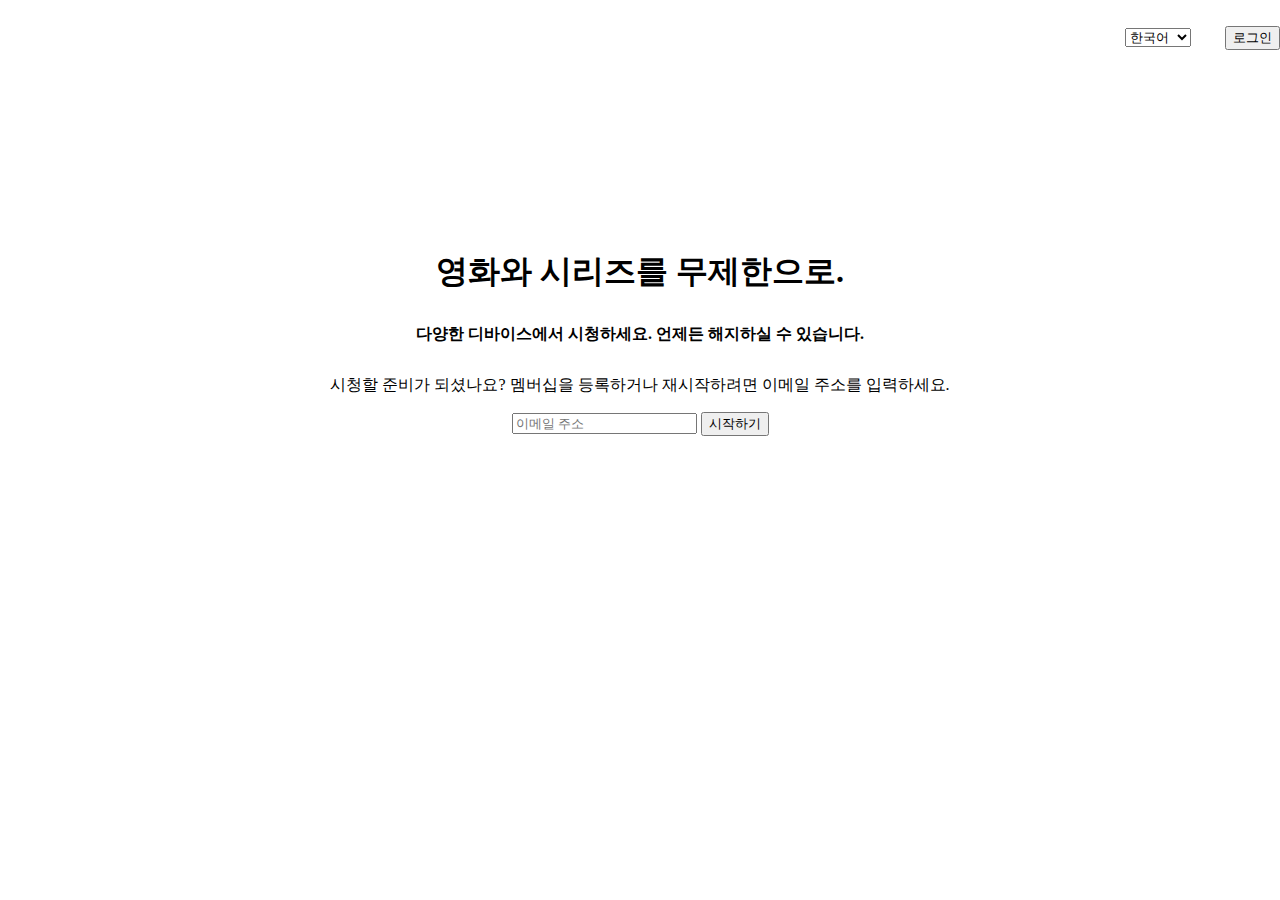
==== index.html @ d71822a8 "first commit" ====
<!doctype html>
<html lang="en">

<head>

    <meta charset="utf-8">
    <meta name="viewport" content="width=device-width, initial-scale=1">



    <link href="https://cdn.jsdelivr.net/npm/bootstrap@5.1.3/dist/css/bootstrap.min.css" rel="stylesheet"
        integrity="sha384-1BmE4kWBq78iYhFldvKuhfTAU6auU8tT94WrHftjDbrCEXSU1oBoqyl2QvZ6jIW3" crossorigin="anonymous">

    <link href="main.css" rel="stylesheet">

    <title>NetFlix designed by Yiju</title>
</head>

<body>
    <div class="container">
        <div class="nav-menu">
            <select name="lang" id="lang">
                <option value=""><i class="bi bi-globe"></i>한국어</option>
                <option value="">English</option>
            </select>
            <button class="btn btn-danger" style="margin-left: 30px;">로그인</button>
        </div>
        <div style="clear: both;"></div>
        <div class="main-1">
            <h1 style="font-weight:bold">영화와 시리즈를 무제한으로.</h1>
            <h4>다양한 디바이스에서 시청하세요. 언제든 해지하실 수 있습니다.</h4>
            <p>시청할 준비가 되셨나요? 멤버십을 등록하거나 재시작하려면 이메일 주소를 입력하세요.</p>
            <form action="submit">
                <div class="input-group m-4 w-50 ms-auto me-auto">
                    <input type="text" class="form-control p-3" placeholder="이메일 주소" aria-label="Recipient's username"
                        aria-describedby="button-addon2">
                    <button class="btn btn-outline-secondary w-25" type="button" id="button-addon2">시작하기</button>
                </div>
            </form>
        </div>



















    </div>













    <script src="https://code.jquery.com/jquery-3.6.0.min.js"
        integrity="sha256-/xUj+3OJU5yExlq6GSYGSHk7tPXikynS7ogEvDej/m4=" crossorigin="anonymous"></script>

    <script src="main.js"></script>

    <script src="https://cdn.jsdelivr.net/npm/bootstrap@5.1.3/dist/js/bootstrap.bundle.min.js"
        integrity="sha384-ka7Sk0Gln4gmtz2MlQnikT1wXgYsOg+OMhuP+IlRH9sENBO0LRn5q+8nbTov4+1p" crossorigin="anonymous">
    </script>
    <link rel="stylesheet" href="https://cdn.jsdelivr.net/npm/bootstrap-icons@1.8.1/font/bootstrap-icons.css">
</body>

</html>
---- main.css ----
body {
    margin: 0;
}
div {
    box-sizing: border-box;
}
h1,h4 {
    margin: 30px;
}
.nav-menu {
    float: right;
    margin-top: 26px;
}
.main-1 {
    width: 100%;
    margin-top: 200px;
    margin-left: auto;
    margin-right: auto;
    text-align: center;
}
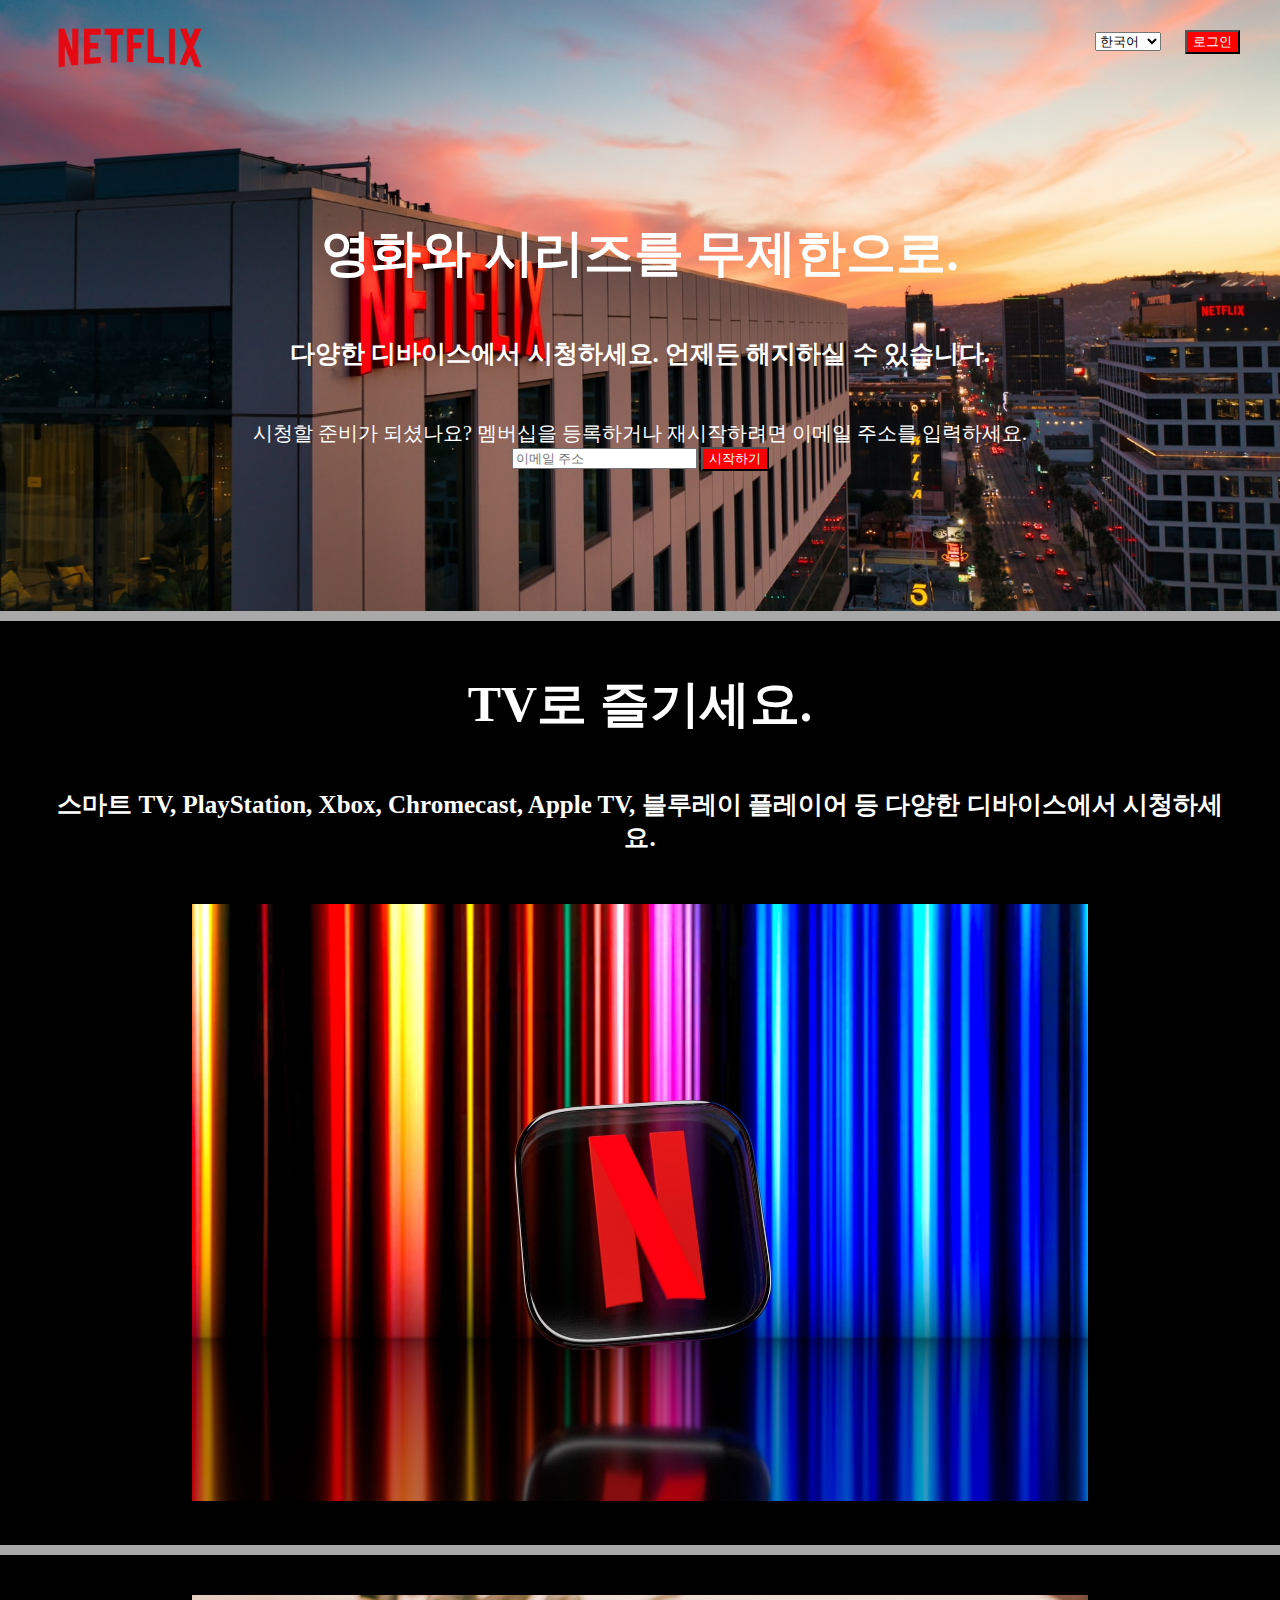
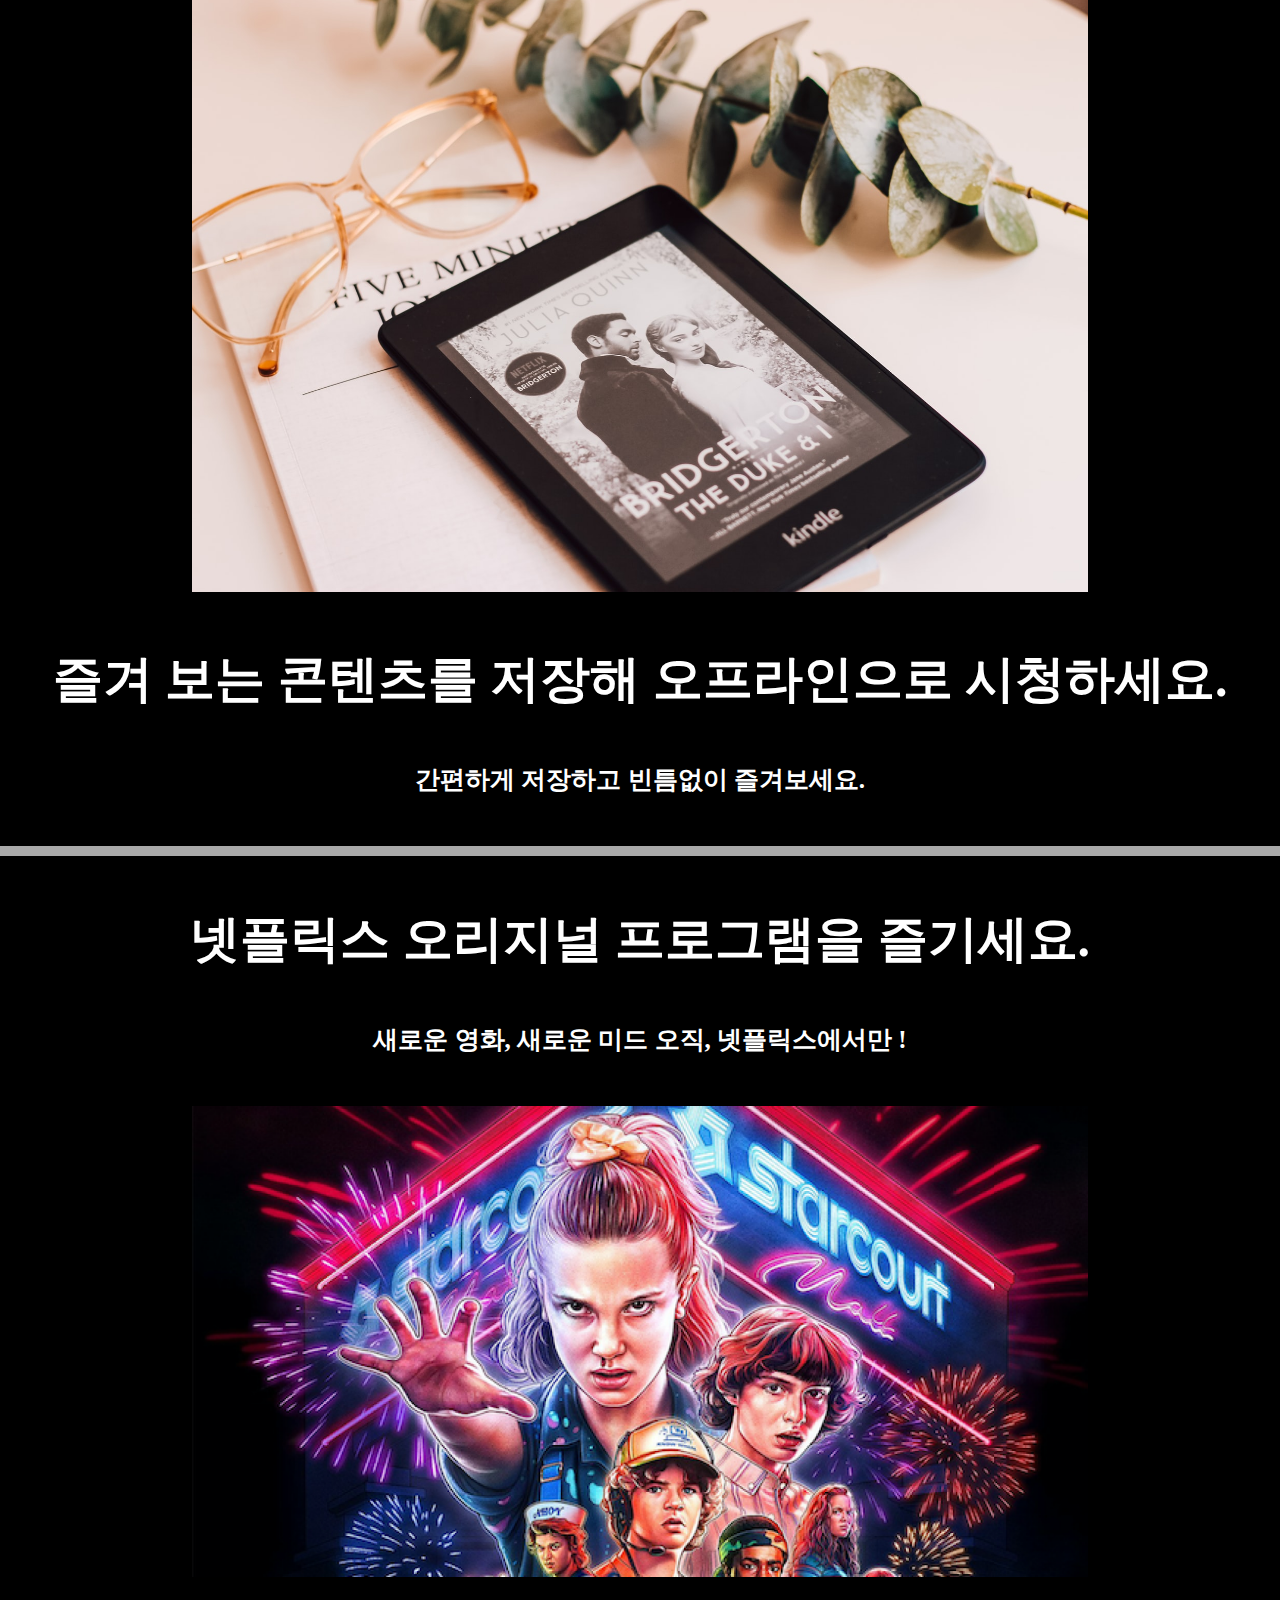
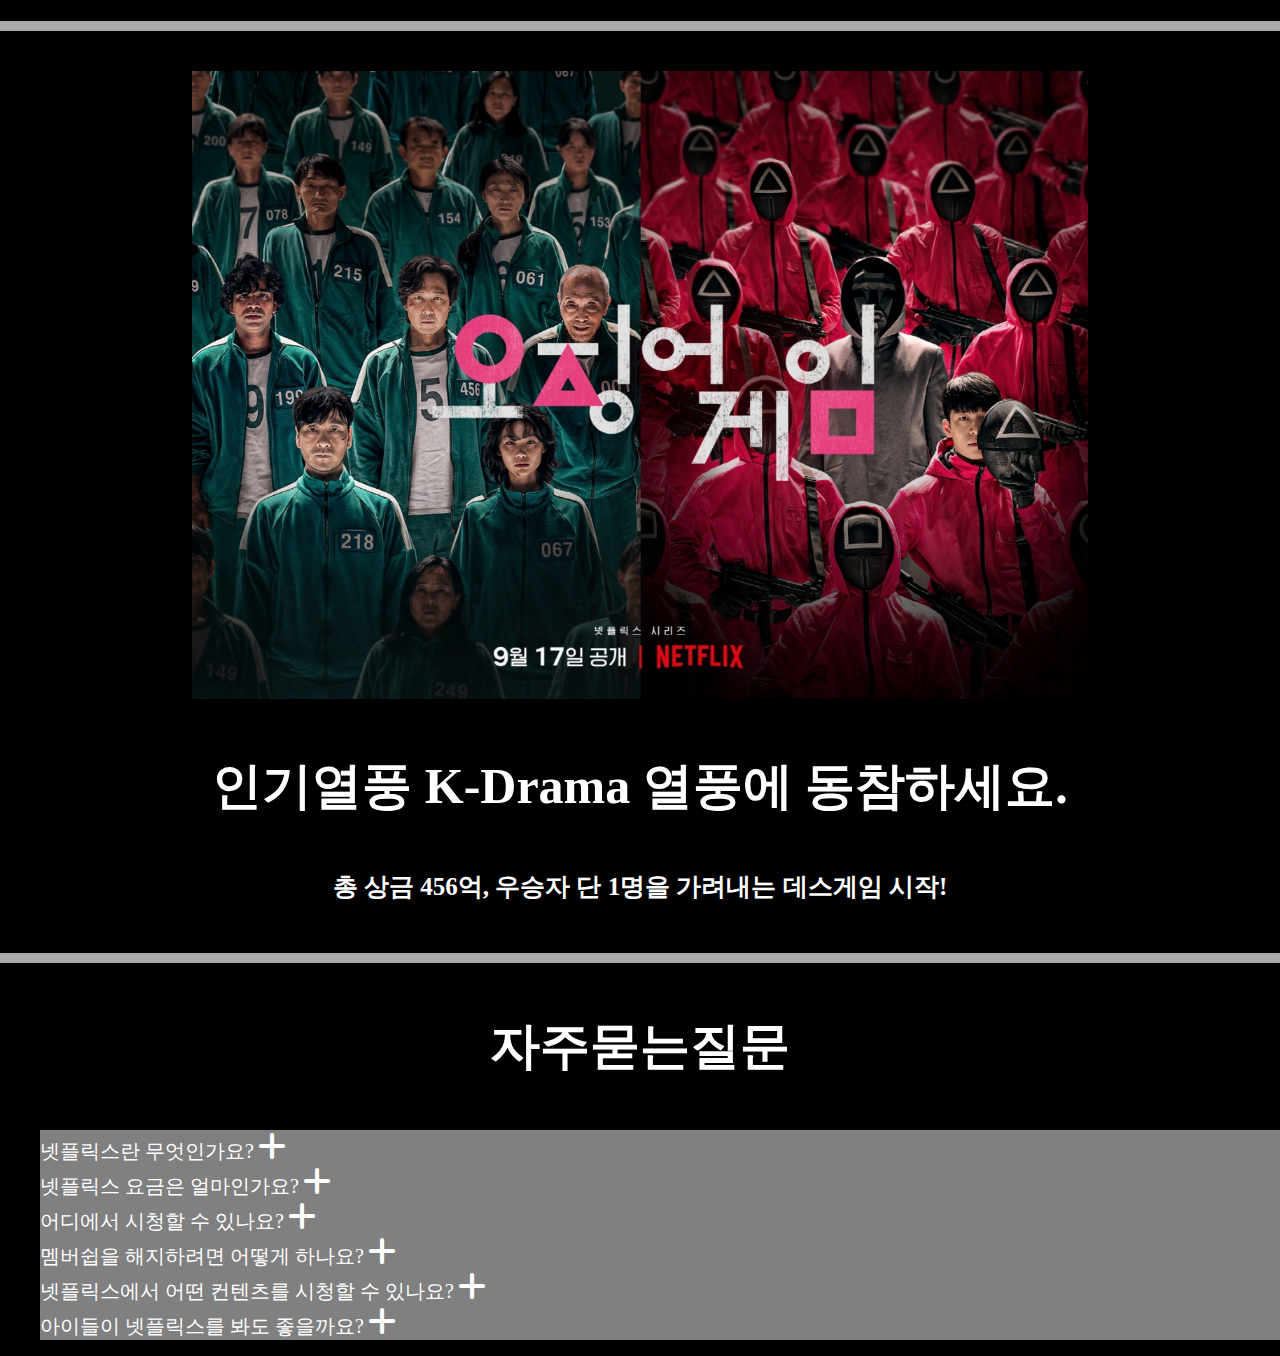
==== commit d633e28a: "first commit" ====
--- a/index.html
+++ b/index.html
@@ -5,59 +5,111 @@
 
     <meta charset="utf-8">
     <meta name="viewport" content="width=device-width, initial-scale=1">
-
-
-
+    <link rel="stylesheet" href="https://cdnjs.cloudflare.com/ajax/libs/font-awesome/6.0.0/css/all.min.css" integrity="sha512-9usAa10IRO0HhonpyAIVpjrylPvoDwiPUiKdWk5t3PyolY1cOd4DSE0Ga+ri4AuTroPR5aQvXU9xC6qOPnzFeg==" crossorigin="anonymous" referrerpolicy="no-referrer" />
     <link href="https://cdn.jsdelivr.net/npm/bootstrap@5.1.3/dist/css/bootstrap.min.css" rel="stylesheet"
         integrity="sha384-1BmE4kWBq78iYhFldvKuhfTAU6auU8tT94WrHftjDbrCEXSU1oBoqyl2QvZ6jIW3" crossorigin="anonymous">
-
     <link href="main.css" rel="stylesheet">
 
     <title>NetFlix designed by Yiju</title>
 </head>
 
 <body>
-    <div class="container">
+    <div class="container1">
+        <div class="nav">
+            <img src="img/logo.png" width="15%">
+        </div>
         <div class="nav-menu">
             <select name="lang" id="lang">
                 <option value=""><i class="bi bi-globe"></i>한국어</option>
                 <option value="">English</option>
             </select>
-            <button class="btn btn-danger" style="margin-left: 30px;">로그인</button>
+            <button class="btn red" style="margin-left: 20px;">로그인</button>
         </div>
         <div style="clear: both;"></div>
+
         <div class="main-1">
-            <h1 style="font-weight:bold">영화와 시리즈를 무제한으로.</h1>
+            <h1>영화와 시리즈를 무제한으로.</h1>
             <h4>다양한 디바이스에서 시청하세요. 언제든 해지하실 수 있습니다.</h4>
             <p>시청할 준비가 되셨나요? 멤버십을 등록하거나 재시작하려면 이메일 주소를 입력하세요.</p>
             <form action="submit">
                 <div class="input-group m-4 w-50 ms-auto me-auto">
                     <input type="text" class="form-control p-3" placeholder="이메일 주소" aria-label="Recipient's username"
                         aria-describedby="button-addon2">
-                    <button class="btn btn-outline-secondary w-25" type="button" id="button-addon2">시작하기</button>
+                    <button class="btn btn-outline-secondary w-25 red" type="button" id="button-addon2">시작하기</button>
                 </div>
             </form>
         </div>
-
-
-
-
-
-
-
-
-
-
-
-
-
-
-
-
-
-
-
     </div>
+    <div style="width: 100%; height: 10px; background-color: darkgray;"></div>
+    <div class="container2">
+        <div class="row">
+            <div class="col-6">
+                <h1>TV로 즐기세요.</h1>
+                <h4>스마트 TV, PlayStation, Xbox, Chromecast, Apple TV, 블루레이 플레이어 등 다양한 디바이스에서 시청하세요.</h4>
+            </div>
+            <div class="col-6">
+                <img src="img/netflix2.jpg" width="70%">
+            </div>
+        </div>
+    </div>
+    <div style="width: 100%; height: 10px; background-color: darkgray;"></div>
+    <div class="container2">
+        <div class="row">
+            <div class="col-6">
+                <img src="img/netflix4.jpeg" width="70%">
+            </div>
+            <div class="col-6">
+                <h1>즐겨 보는 콘텐츠를 저장해 오프라인으로 시청하세요.</h1>
+                <h4>간편하게 저장하고 빈틈없이 즐겨보세요.</h4>
+            </div>
+        </div>
+    </div>
+    <div style="width: 100%; height: 10px; background-color: darkgray;"></div>
+    <div class="container2">
+        <div class="row">
+            <div class="col-6">
+                <h1>넷플릭스 오리지널 프로그램을 즐기세요.</h1>
+                <h4>새로운 영화, 새로운 미드 오직, 넷플릭스에서만 !</h4>
+            </div>
+            <div class="col-6">
+                <img src="img/netflix5.png" width="70%">
+            </div>
+        </div>
+    </div>
+    <div style="width: 100%; height: 10px; background-color: darkgray;"></div>
+    <div class="container2">
+        <div class="row">
+            <div class="col-6">
+                <img src="img/netflix6.jpeg" width="70%">
+            </div>
+            <div class="col-6">
+                <h1>인기열풍 K-Drama 열풍에 동참하세요.</h1>
+                <h4>총 상금 456억, 우승자 단 1명을 가려내는 데스게임 시작!</h4>
+            </div>
+        </div>
+    </div>
+    <div style="width: 100%; height: 10px; background-color: darkgray;"></div>
+    <h1 style="text-align: center;">자주묻는질문</h1>
+    <ul class="list-group w-50">
+        <li class="list-group-item p-3 m-2" style="background-color: gray;"><p>넷플릭스란 무엇인가요?</p>
+            <i class="fa-solid fa-plus fa-2x float-end"></i>
+        </li>
+        <li class="list-group-item p-3 m-2" style="background-color: gray;"><p>넷플릭스 요금은 얼마인가요?</p>
+            <i class="fa-solid fa-plus fa-2x float-end"></i>
+        </li>
+        <li class="list-group-item p-3 m-2" style="background-color: gray;"><p>어디에서 시청할 수 있나요?</p>
+            <i class="fa-solid fa-plus fa-2x float-end"></i>
+        </li>
+        <li class="list-group-item p-3 m-2" style="background-color: gray;"><p>멤버쉽을 해지하려면 어떻게 하나요?</p>
+            <i class="fa-solid fa-plus fa-2x float-end"></i>
+        </li>
+        <li class="list-group-item p-3 m-2" style="background-color: gray;"><p>넷플릭스에서 어떤 컨텐츠를 시청할 수 있나요?</p>
+            <i class="fa-solid fa-plus fa-2x float-end"></i>
+        </li>
+        <li class="list-group-item p-3 m-2" style="background-color: gray;"><p>아이들이 넷플릭스를 봐도 좋을까요?</p>
+            <i class="fa-solid fa-plus fa-2x float-end"></i>
+        </li>
+      </ul>
 
 
 
@@ -79,7 +131,6 @@
     <script src="https://cdn.jsdelivr.net/npm/bootstrap@5.1.3/dist/js/bootstrap.bundle.min.js"
         integrity="sha384-ka7Sk0Gln4gmtz2MlQnikT1wXgYsOg+OMhuP+IlRH9sENBO0LRn5q+8nbTov4+1p" crossorigin="anonymous">
     </script>
-    <link rel="stylesheet" href="https://cdn.jsdelivr.net/npm/bootstrap-icons@1.8.1/font/bootstrap-icons.css">
 </body>
 
 </html>--- a/main.css
+++ b/main.css
@@ -1,20 +1,73 @@
 body {
     margin: 0;
+    background: black;
 }
 div {
     box-sizing: border-box;
 }
+.container1 {
+    padding: 40px;
+    padding-top: 10px;
+    background-image: url(img/netflix1.jpg);
+    background-size: cover;
+}
+h1,h2,h3,h4,p,p1,p2 {
+    color: white;
+}
 h1,h4 {
-    margin: 30px;
+    margin: 50px;
+}
+ul {
+    margin-left: auto;
+    margin-right: auto;
+}
+li:hover {
+    cursor: pointer;
+}
+h1 {
+    font-weight:bold;
+    font-size: 50px;
+}
+h4 {
+    font-size: 25px;
+}
+p {
+    font-size: 20px;
+    margin: 0;
+    display: inline-block;
+}
+.nav {
+    float: left;
 }
 .nav-menu {
     float: right;
-    margin-top: 26px;
+    margin-top: -60px;
 }
 .main-1 {
     width: 100%;
-    margin-top: 200px;
+    margin-top: 130px;
+    padding-bottom: 100px;
     margin-left: auto;
     margin-right: auto;
     text-align: center;
+}
+.red {
+    background-color: red;
+    color: white;
+}
+.col-6{
+    margin-top: 40px;
+    margin-bottom: 40px;
+}
+.row {
+    margin-left: auto;
+    margin-right: auto;
+    text-align: center;
+}
+.qna {
+    margin-left: auto;
+    margin-right: auto;
+}
+i {
+    color: white;
 }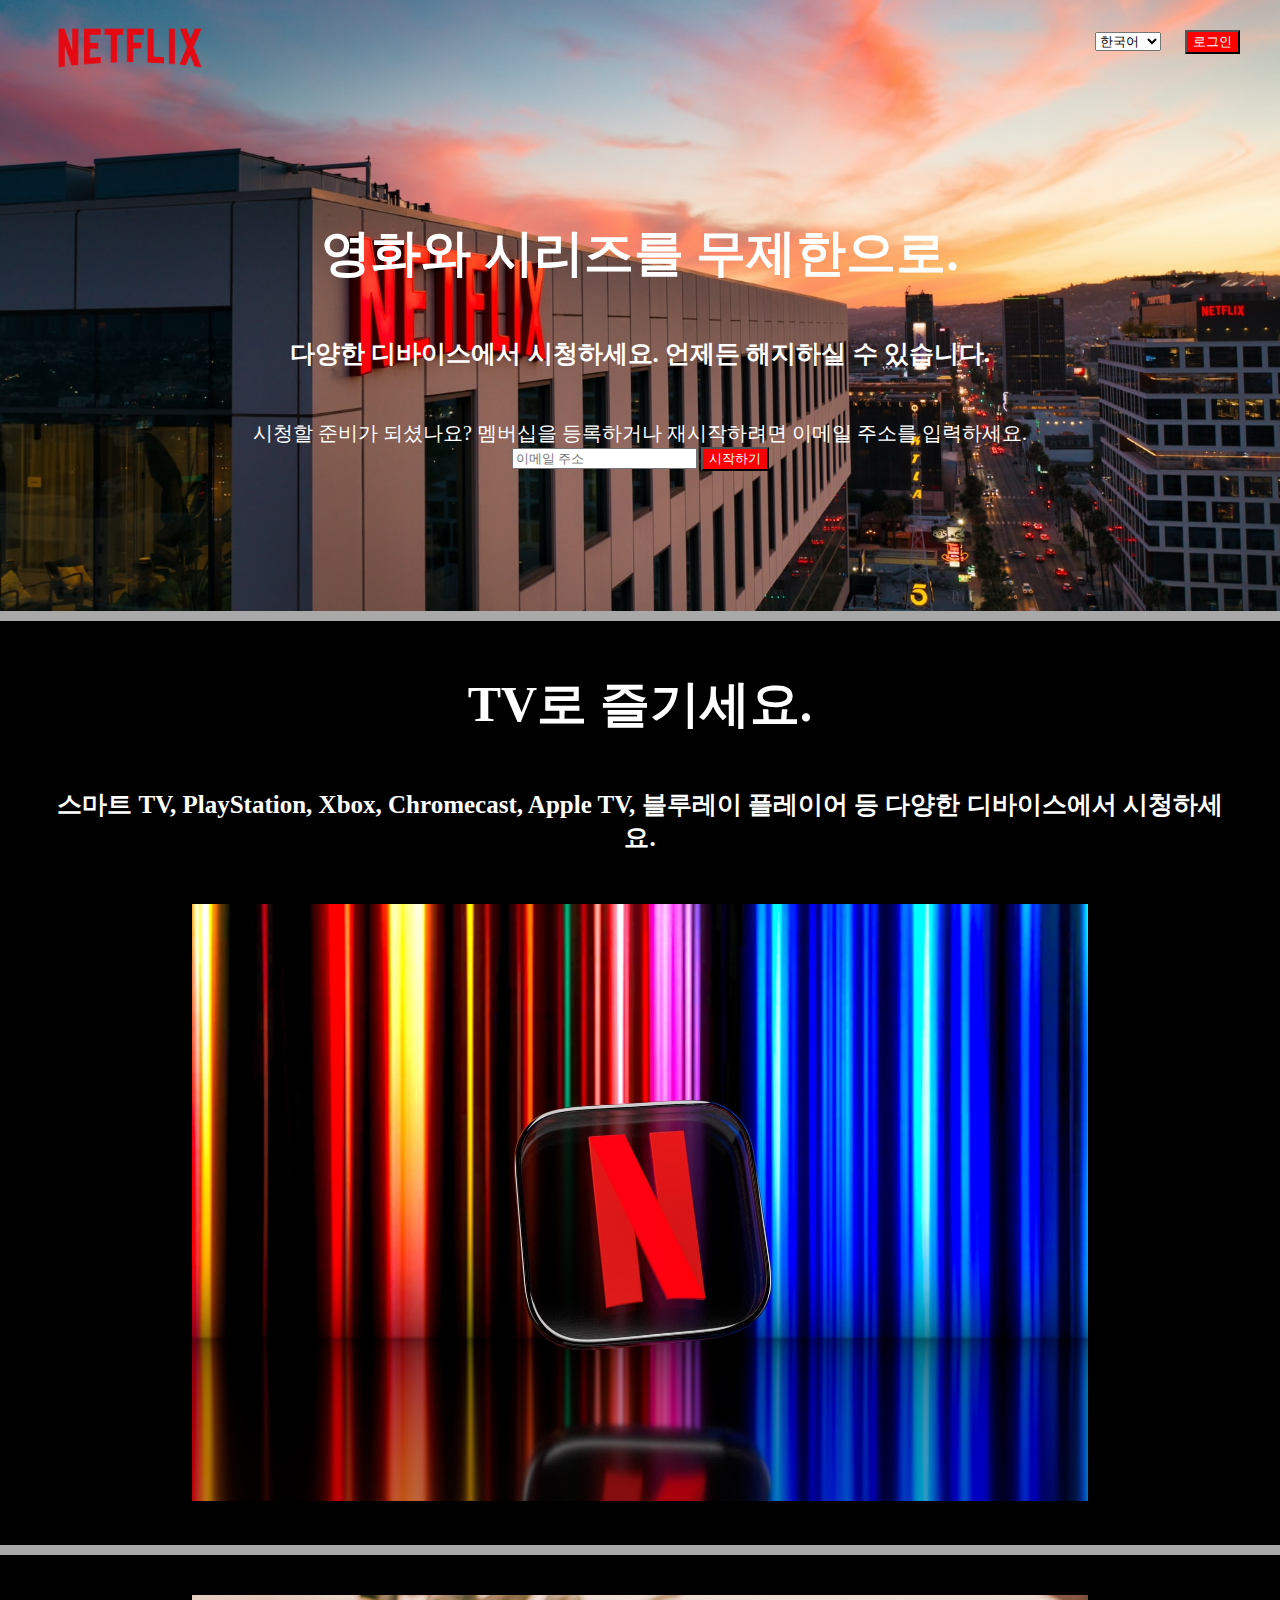
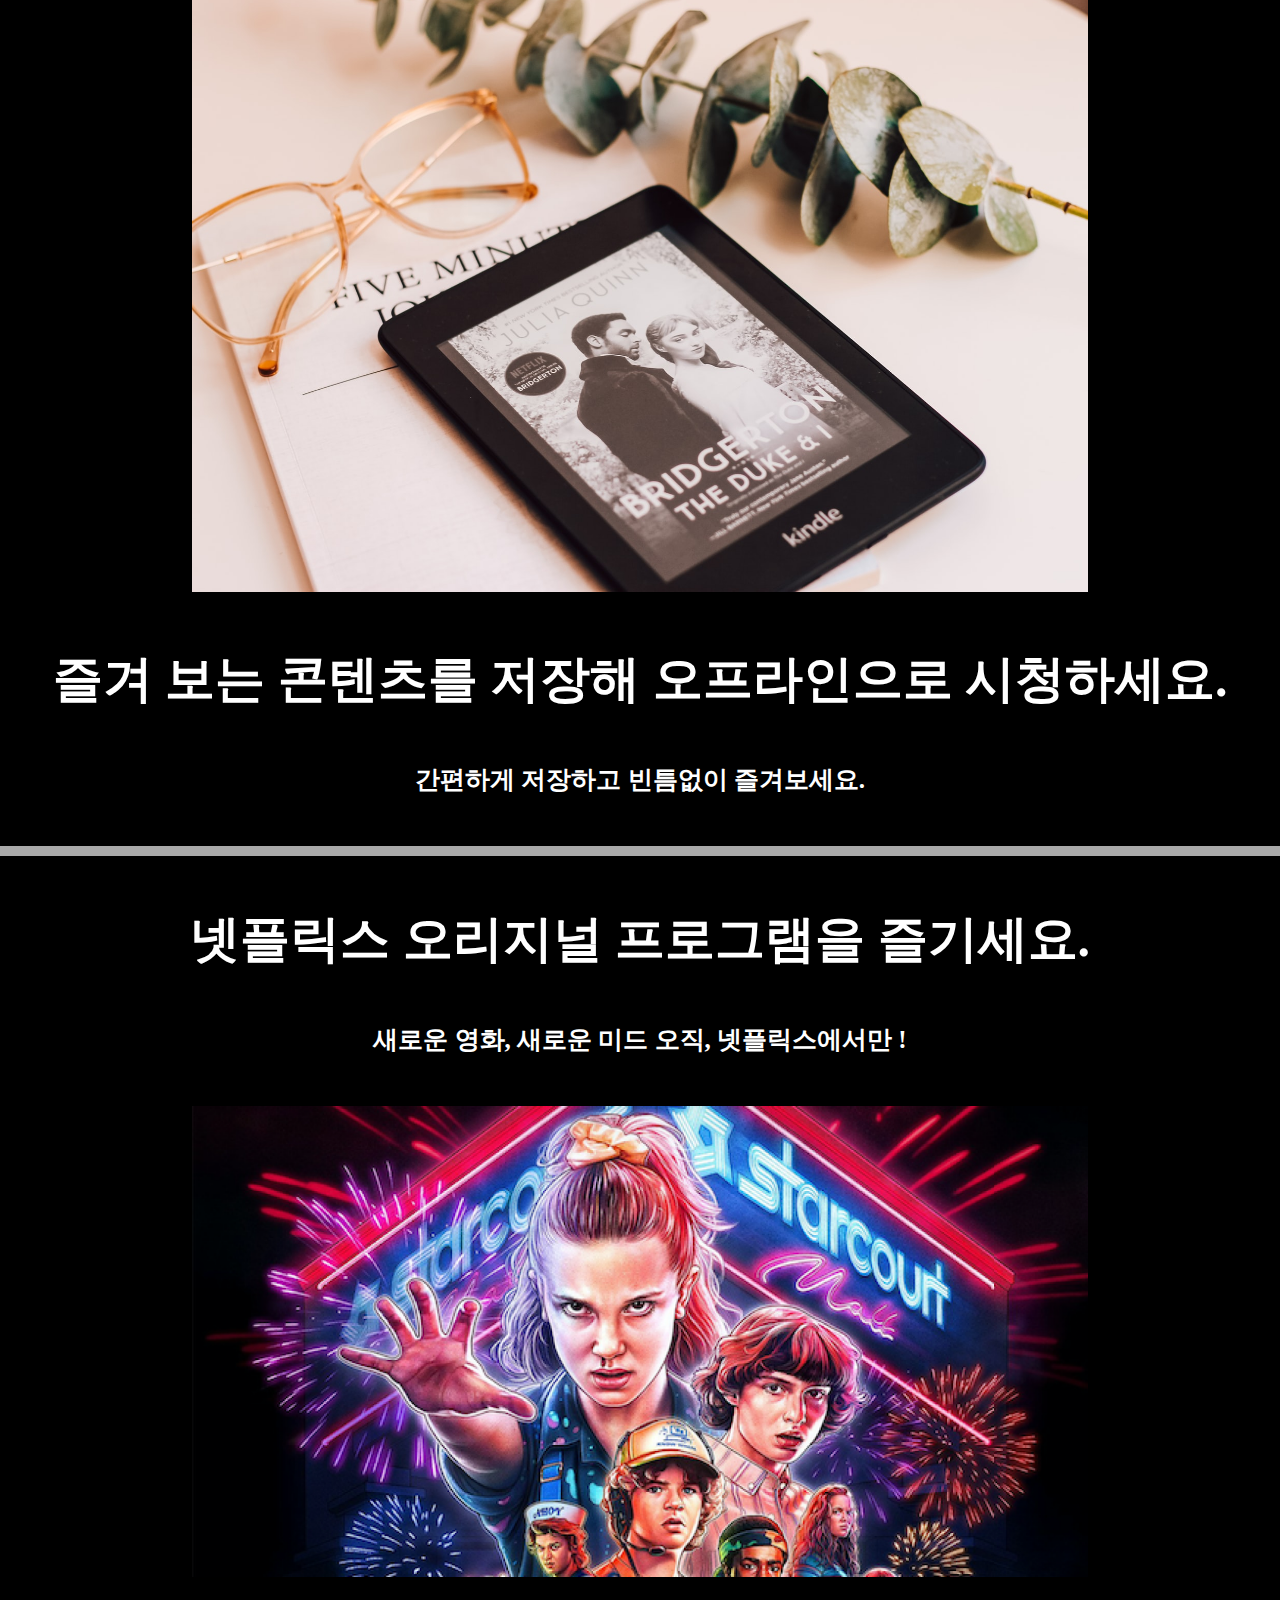
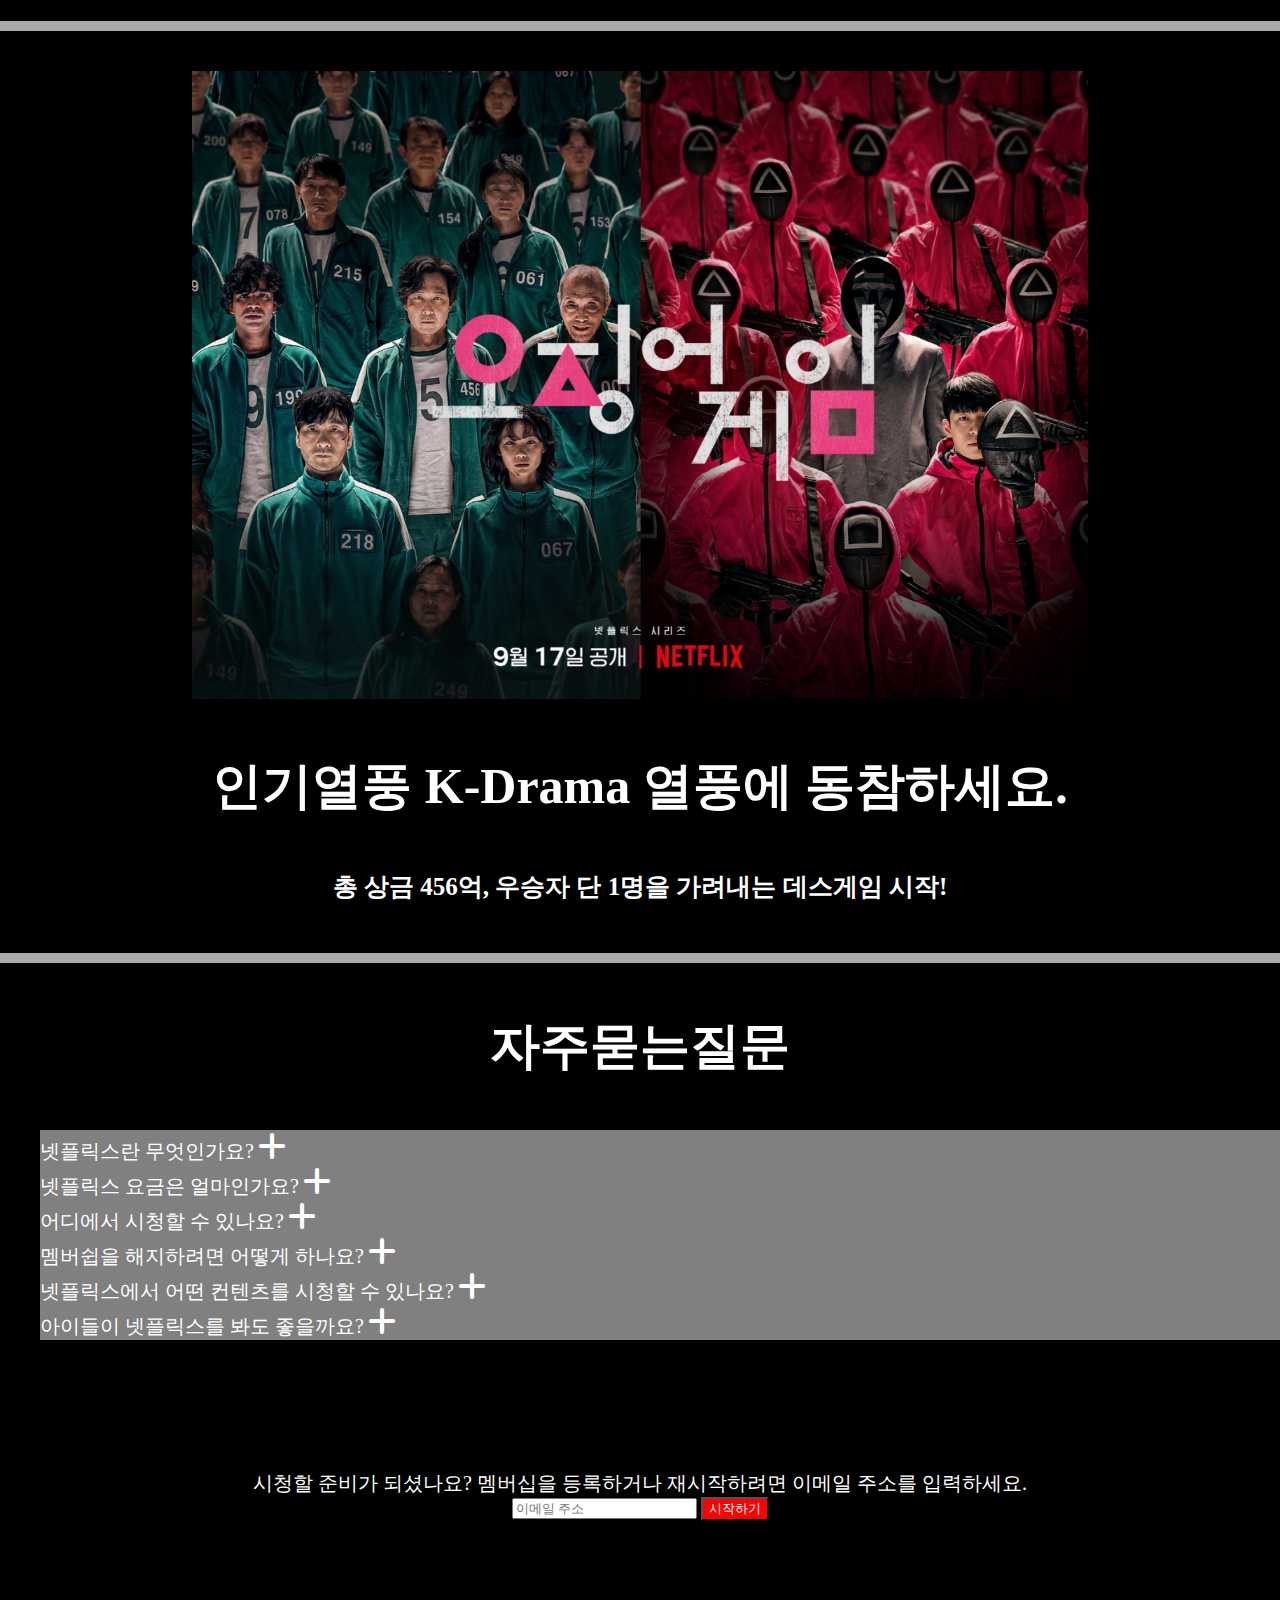
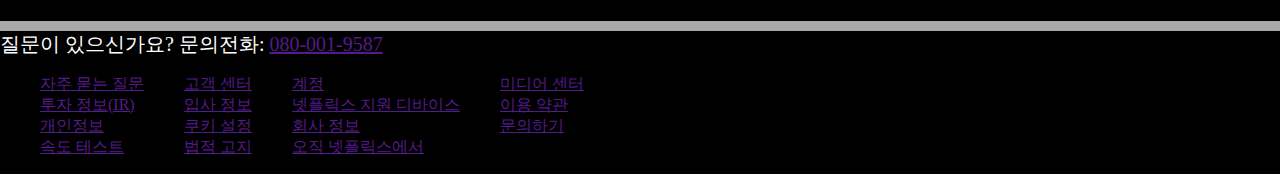
==== commit bfac3d17: "first commit" ====
--- a/index.html
+++ b/index.html
@@ -5,7 +5,9 @@
 
     <meta charset="utf-8">
     <meta name="viewport" content="width=device-width, initial-scale=1">
-    <link rel="stylesheet" href="https://cdnjs.cloudflare.com/ajax/libs/font-awesome/6.0.0/css/all.min.css" integrity="sha512-9usAa10IRO0HhonpyAIVpjrylPvoDwiPUiKdWk5t3PyolY1cOd4DSE0Ga+ri4AuTroPR5aQvXU9xC6qOPnzFeg==" crossorigin="anonymous" referrerpolicy="no-referrer" />
+    <link rel="stylesheet" href="https://cdnjs.cloudflare.com/ajax/libs/font-awesome/6.0.0/css/all.min.css"
+        integrity="sha512-9usAa10IRO0HhonpyAIVpjrylPvoDwiPUiKdWk5t3PyolY1cOd4DSE0Ga+ri4AuTroPR5aQvXU9xC6qOPnzFeg=="
+        crossorigin="anonymous" referrerpolicy="no-referrer" />
     <link href="https://cdn.jsdelivr.net/npm/bootstrap@5.1.3/dist/css/bootstrap.min.css" rel="stylesheet"
         integrity="sha384-1BmE4kWBq78iYhFldvKuhfTAU6auU8tT94WrHftjDbrCEXSU1oBoqyl2QvZ6jIW3" crossorigin="anonymous">
     <link href="main.css" rel="stylesheet">
@@ -15,21 +17,110 @@
 
 <body>
     <div class="container1">
-        <div class="nav">
-            <img src="img/logo.png" width="15%">
+        <div class="first-window">
+            <div class="nav">
+                <img src="img/logo.png" width="15%">
+            </div>
+            <div class="nav-menu">
+                <select name="lang" id="lang">
+                    <option value=""><i class="bi bi-globe"></i>한국어</option>
+                    <option value="">English</option>
+                </select>
+                <button class="btn red" style="margin-left: 20px;">로그인</button>
+            </div>
+            <div style="clear: both;"></div>
+
+            <div class="main-1">
+                <h1>영화와 시리즈를 무제한으로.</h1>
+                <h4>다양한 디바이스에서 시청하세요. 언제든 해지하실 수 있습니다.</h4>
+                <p>시청할 준비가 되셨나요? 멤버십을 등록하거나 재시작하려면 이메일 주소를 입력하세요.</p>
+                <form action="submit">
+                    <div class="input-group m-4 w-50 ms-auto me-auto">
+                        <input type="text" class="form-control p-3" placeholder="이메일 주소"
+                            aria-label="Recipient's username" aria-describedby="button-addon2">
+                        <button class="btn btn-outline-secondary w-25 red" type="button"
+                            id="button-addon2">시작하기</button>
+                    </div>
+                </form>
+            </div>
         </div>
-        <div class="nav-menu">
-            <select name="lang" id="lang">
-                <option value=""><i class="bi bi-globe"></i>한국어</option>
-                <option value="">English</option>
-            </select>
-            <button class="btn red" style="margin-left: 20px;">로그인</button>
+        <div style="width: 100%; height: 10px; background-color: darkgray;"></div>
+        <div class="container2">
+            <div class="row">
+                <div class="col-6">
+                    <h1>TV로 즐기세요.</h1>
+                    <h4>스마트 TV, PlayStation, Xbox, Chromecast, Apple TV, 블루레이 플레이어 등 다양한 디바이스에서 시청하세요.</h4>
+                </div>
+                <div class="col-6">
+                    <img src="img/netflix2.jpg" width="70%">
+                </div>
+            </div>
         </div>
-        <div style="clear: both;"></div>
-
-        <div class="main-1">
-            <h1>영화와 시리즈를 무제한으로.</h1>
-            <h4>다양한 디바이스에서 시청하세요. 언제든 해지하실 수 있습니다.</h4>
+        <div style="width: 100%; height: 10px; background-color: darkgray;"></div>
+        <div class="container2">
+            <div class="row">
+                <div class="col-6">
+                    <img src="img/netflix4.jpeg" width="70%">
+                </div>
+                <div class="col-6">
+                    <h1>즐겨 보는 콘텐츠를 저장해 오프라인으로 시청하세요.</h1>
+                    <h4>간편하게 저장하고 빈틈없이 즐겨보세요.</h4>
+                </div>
+            </div>
+        </div>
+        <div style="width: 100%; height: 10px; background-color: darkgray;"></div>
+        <div class="container2">
+            <div class="row">
+                <div class="col-6">
+                    <h1>넷플릭스 오리지널 프로그램을 즐기세요.</h1>
+                    <h4>새로운 영화, 새로운 미드 오직, 넷플릭스에서만 !</h4>
+                </div>
+                <div class="col-6">
+                    <img src="img/netflix5.png" width="70%">
+                </div>
+            </div>
+        </div>
+        <div style="width: 100%; height: 10px; background-color: darkgray;"></div>
+        <div class="container2">
+            <div class="row">
+                <div class="col-6">
+                    <img src="img/netflix6.jpeg" width="70%">
+                </div>
+                <div class="col-6">
+                    <h1>인기열풍 K-Drama 열풍에 동참하세요.</h1>
+                    <h4>총 상금 456억, 우승자 단 1명을 가려내는 데스게임 시작!</h4>
+                </div>
+            </div>
+        </div>
+        <div style="width: 100%; height: 10px; background-color: darkgray;"></div>
+        <h1 style="text-align: center;">자주묻는질문</h1>
+        <ul class="list-group w-50">
+            <li class="list-group-item p-3 m-2" style="background-color: gray;">
+                <p>넷플릭스란 무엇인가요?</p>
+                <i class="fa-solid fa-plus fa-2x float-end"></i>
+            </li>
+            <li class="list-group-item p-3 m-2" style="background-color: gray;">
+                <p>넷플릭스 요금은 얼마인가요?</p>
+                <i class="fa-solid fa-plus fa-2x float-end"></i>
+            </li>
+            <li class="list-group-item p-3 m-2" style="background-color: gray;">
+                <p>어디에서 시청할 수 있나요?</p>
+                <i class="fa-solid fa-plus fa-2x float-end"></i>
+            </li>
+            <li class="list-group-item p-3 m-2" style="background-color: gray;">
+                <p>멤버쉽을 해지하려면 어떻게 하나요?</p>
+                <i class="fa-solid fa-plus fa-2x float-end"></i>
+            </li>
+            <li class="list-group-item p-3 m-2" style="background-color: gray;">
+                <p>넷플릭스에서 어떤 컨텐츠를 시청할 수 있나요?</p>
+                <i class="fa-solid fa-plus fa-2x float-end"></i>
+            </li>
+            <li class="list-group-item p-3 m-2" style="background-color: gray;">
+                <p>아이들이 넷플릭스를 봐도 좋을까요?</p>
+                <i class="fa-solid fa-plus fa-2x float-end"></i>
+            </li>
+        </ul>
+        <div class="main-1 mt-5">
             <p>시청할 준비가 되셨나요? 멤버십을 등록하거나 재시작하려면 이메일 주소를 입력하세요.</p>
             <form action="submit">
                 <div class="input-group m-4 w-50 ms-auto me-auto">
@@ -39,77 +130,49 @@
                 </div>
             </form>
         </div>
-    </div>
-    <div style="width: 100%; height: 10px; background-color: darkgray;"></div>
-    <div class="container2">
-        <div class="row">
-            <div class="col-6">
-                <h1>TV로 즐기세요.</h1>
-                <h4>스마트 TV, PlayStation, Xbox, Chromecast, Apple TV, 블루레이 플레이어 등 다양한 디바이스에서 시청하세요.</h4>
+        <div style="width: 100%; height: 10px; background-color: darkgray;"></div>
+        <div class="footer">
+            <div style="margin-left: auto; margin-right: auto;">
+                <p style="text-align: center;">질문이 있으신가요? 문의전화: <a href="">080-001-9587</a></p>
             </div>
-            <div class="col-6">
-                <img src="img/netflix2.jpg" width="70%">
+            <div class="bot">
+                <div class="foot">
+                    <ul>
+                        <li><a href="">자주 묻는 질문</a></li>
+                        <li><a href="">투자 정보(IR)</a></li>
+                        <li><a href="">개인정보</a></li>
+                        <li><a href="">속도 테스트</a></li>
+                    </ul>
+                </div>
+                <div class="foot">
+                    <ul>
+                        <li><a href="">고객 센터</a></li>
+                        <li><a href="">입사 정보</a></li>
+                        <li><a href="">쿠키 설정</a></li>
+                        <li><a href="">법적 고지</a></li>
+                    </ul>
+                </div>
+                <div class="foot">
+                    <ul>
+                        <li><a href="">계정</a></li>
+                        <li><a href="">넷플릭스 지원 디바이스</a></li>
+                        <li><a href="">회사 정보</a></li>
+                        <li><a href="">오직 넷플릭스에서</a></li>
+                    </ul>
+                </div>
+                <div class="foot">
+                    <ul>
+                        <li><a href="">미디어 센터</a></li>
+                        <li><a href="">이용 약관</a></li>
+                        <li><a href="">문의하기</a></li>
+                    </ul>
+                </div>
             </div>
         </div>
+
     </div>
-    <div style="width: 100%; height: 10px; background-color: darkgray;"></div>
-    <div class="container2">
-        <div class="row">
-            <div class="col-6">
-                <img src="img/netflix4.jpeg" width="70%">
-            </div>
-            <div class="col-6">
-                <h1>즐겨 보는 콘텐츠를 저장해 오프라인으로 시청하세요.</h1>
-                <h4>간편하게 저장하고 빈틈없이 즐겨보세요.</h4>
-            </div>
-        </div>
-    </div>
-    <div style="width: 100%; height: 10px; background-color: darkgray;"></div>
-    <div class="container2">
-        <div class="row">
-            <div class="col-6">
-                <h1>넷플릭스 오리지널 프로그램을 즐기세요.</h1>
-                <h4>새로운 영화, 새로운 미드 오직, 넷플릭스에서만 !</h4>
-            </div>
-            <div class="col-6">
-                <img src="img/netflix5.png" width="70%">
-            </div>
-        </div>
-    </div>
-    <div style="width: 100%; height: 10px; background-color: darkgray;"></div>
-    <div class="container2">
-        <div class="row">
-            <div class="col-6">
-                <img src="img/netflix6.jpeg" width="70%">
-            </div>
-            <div class="col-6">
-                <h1>인기열풍 K-Drama 열풍에 동참하세요.</h1>
-                <h4>총 상금 456억, 우승자 단 1명을 가려내는 데스게임 시작!</h4>
-            </div>
-        </div>
-    </div>
-    <div style="width: 100%; height: 10px; background-color: darkgray;"></div>
-    <h1 style="text-align: center;">자주묻는질문</h1>
-    <ul class="list-group w-50">
-        <li class="list-group-item p-3 m-2" style="background-color: gray;"><p>넷플릭스란 무엇인가요?</p>
-            <i class="fa-solid fa-plus fa-2x float-end"></i>
-        </li>
-        <li class="list-group-item p-3 m-2" style="background-color: gray;"><p>넷플릭스 요금은 얼마인가요?</p>
-            <i class="fa-solid fa-plus fa-2x float-end"></i>
-        </li>
-        <li class="list-group-item p-3 m-2" style="background-color: gray;"><p>어디에서 시청할 수 있나요?</p>
-            <i class="fa-solid fa-plus fa-2x float-end"></i>
-        </li>
-        <li class="list-group-item p-3 m-2" style="background-color: gray;"><p>멤버쉽을 해지하려면 어떻게 하나요?</p>
-            <i class="fa-solid fa-plus fa-2x float-end"></i>
-        </li>
-        <li class="list-group-item p-3 m-2" style="background-color: gray;"><p>넷플릭스에서 어떤 컨텐츠를 시청할 수 있나요?</p>
-            <i class="fa-solid fa-plus fa-2x float-end"></i>
-        </li>
-        <li class="list-group-item p-3 m-2" style="background-color: gray;"><p>아이들이 넷플릭스를 봐도 좋을까요?</p>
-            <i class="fa-solid fa-plus fa-2x float-end"></i>
-        </li>
-      </ul>
+
+
 
 
 
--- a/main.css
+++ b/main.css
@@ -5,7 +5,7 @@
 div {
     box-sizing: border-box;
 }
-.container1 {
+.first-window {
     padding: 40px;
     padding-top: 10px;
     background-image: url(img/netflix1.jpg);
@@ -70,4 +70,14 @@
 }
 i {
     color: white;
+}
+.bot {
+    width: 100%;
+    display: flex;
+}
+.foot {
+    margin: 0;
+}
+.footer {
+    justify-content: space-between;
 }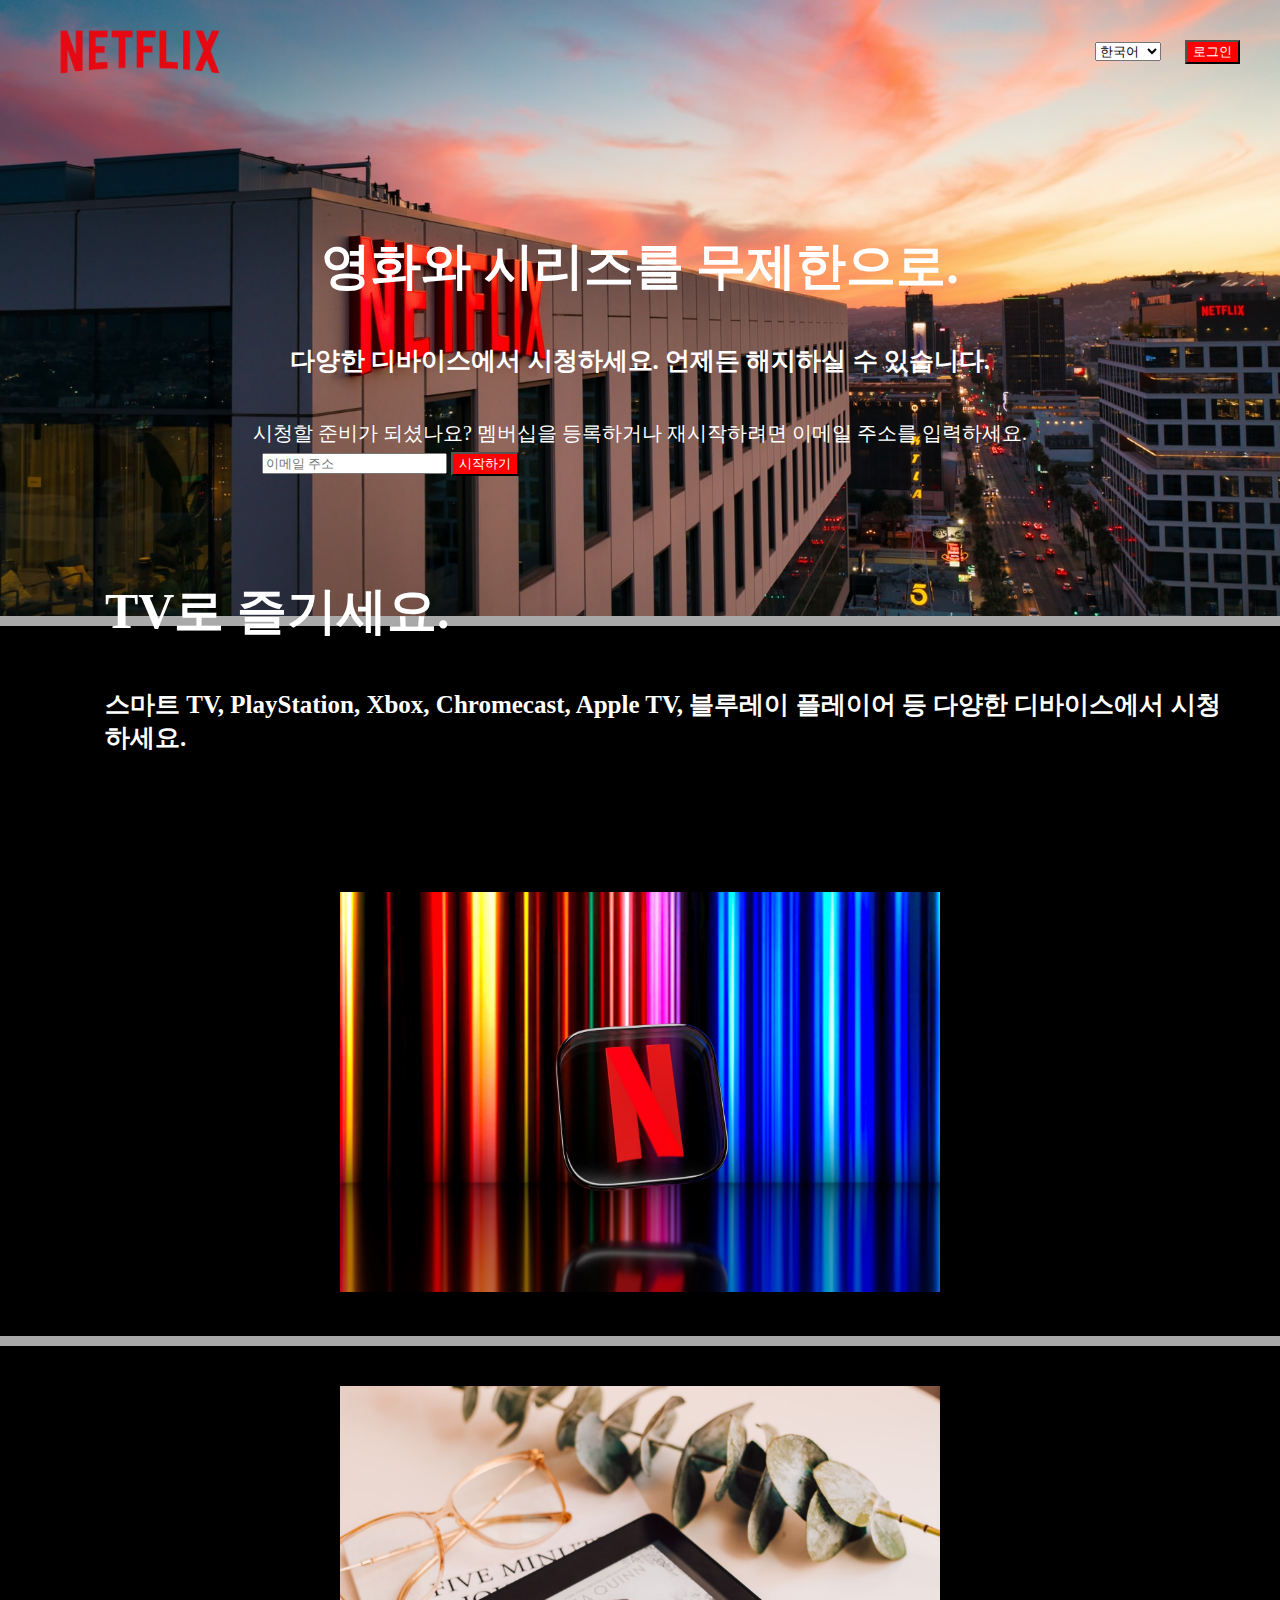
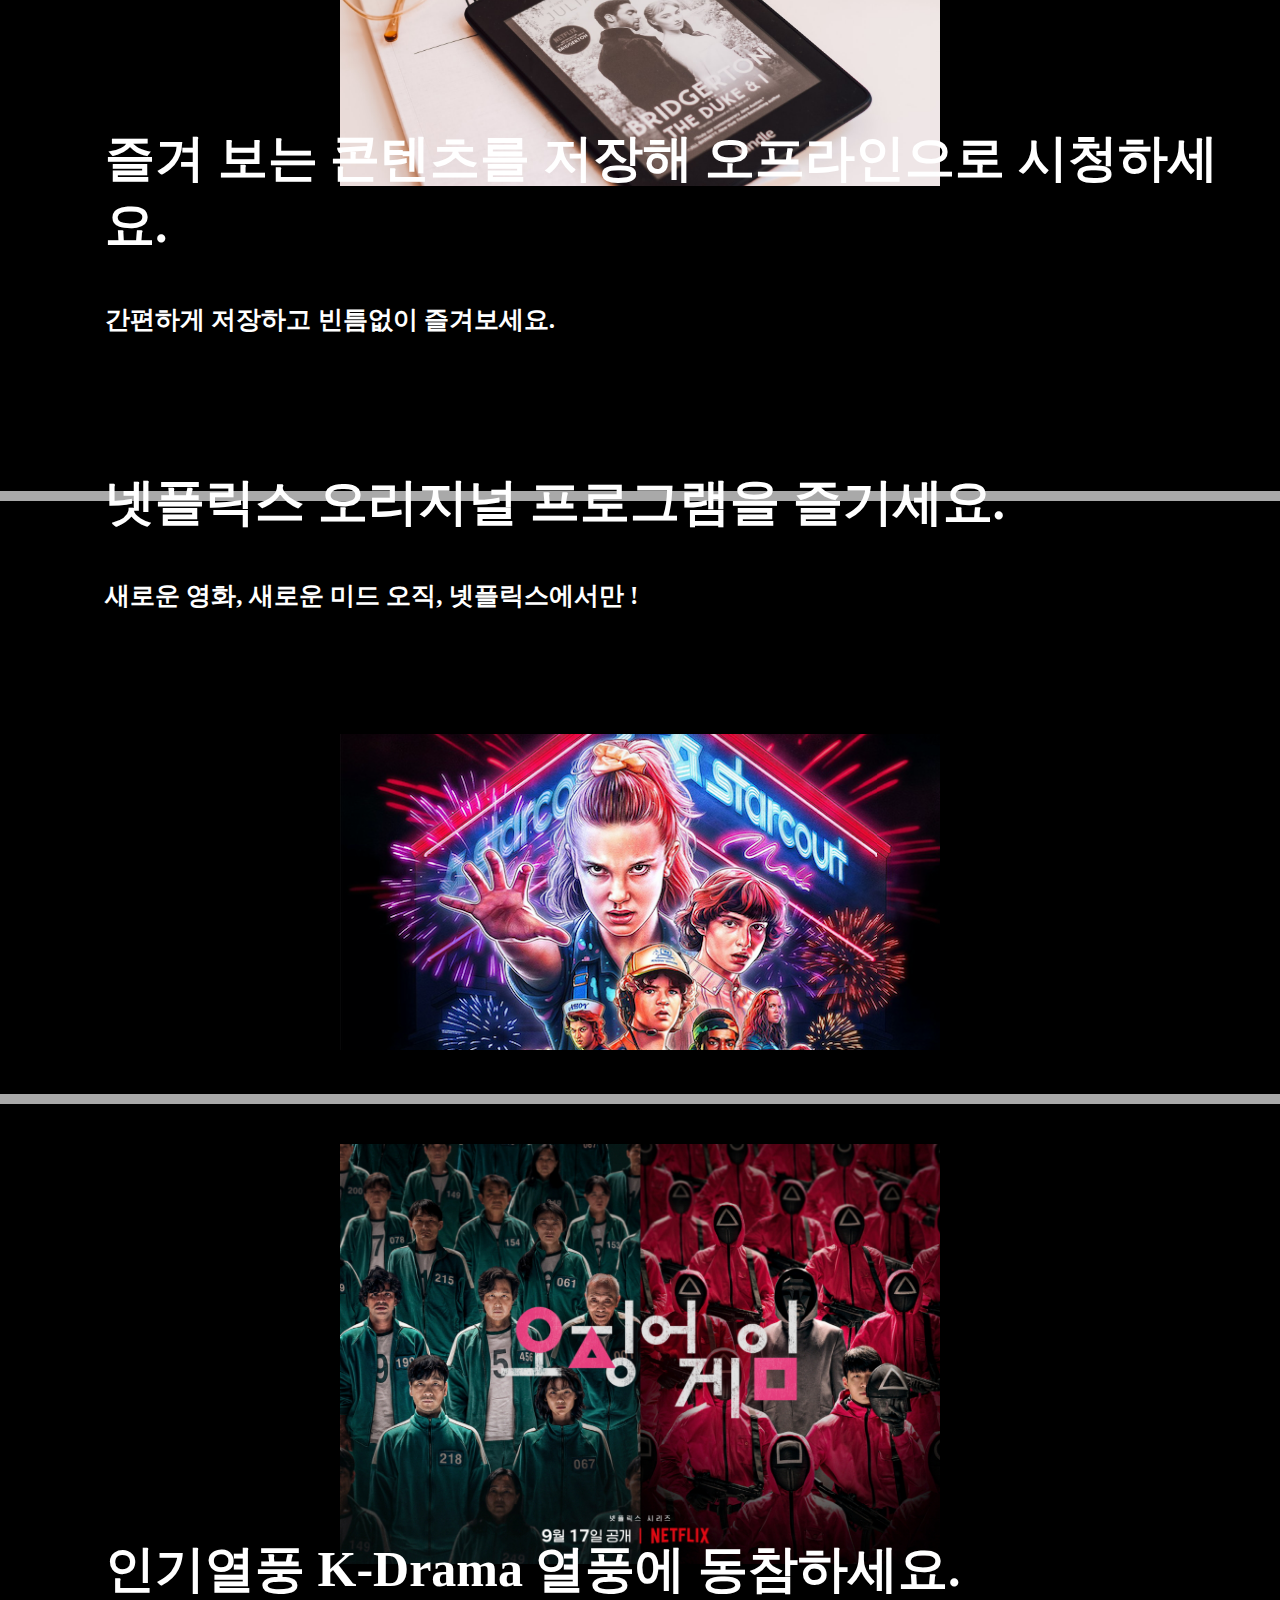
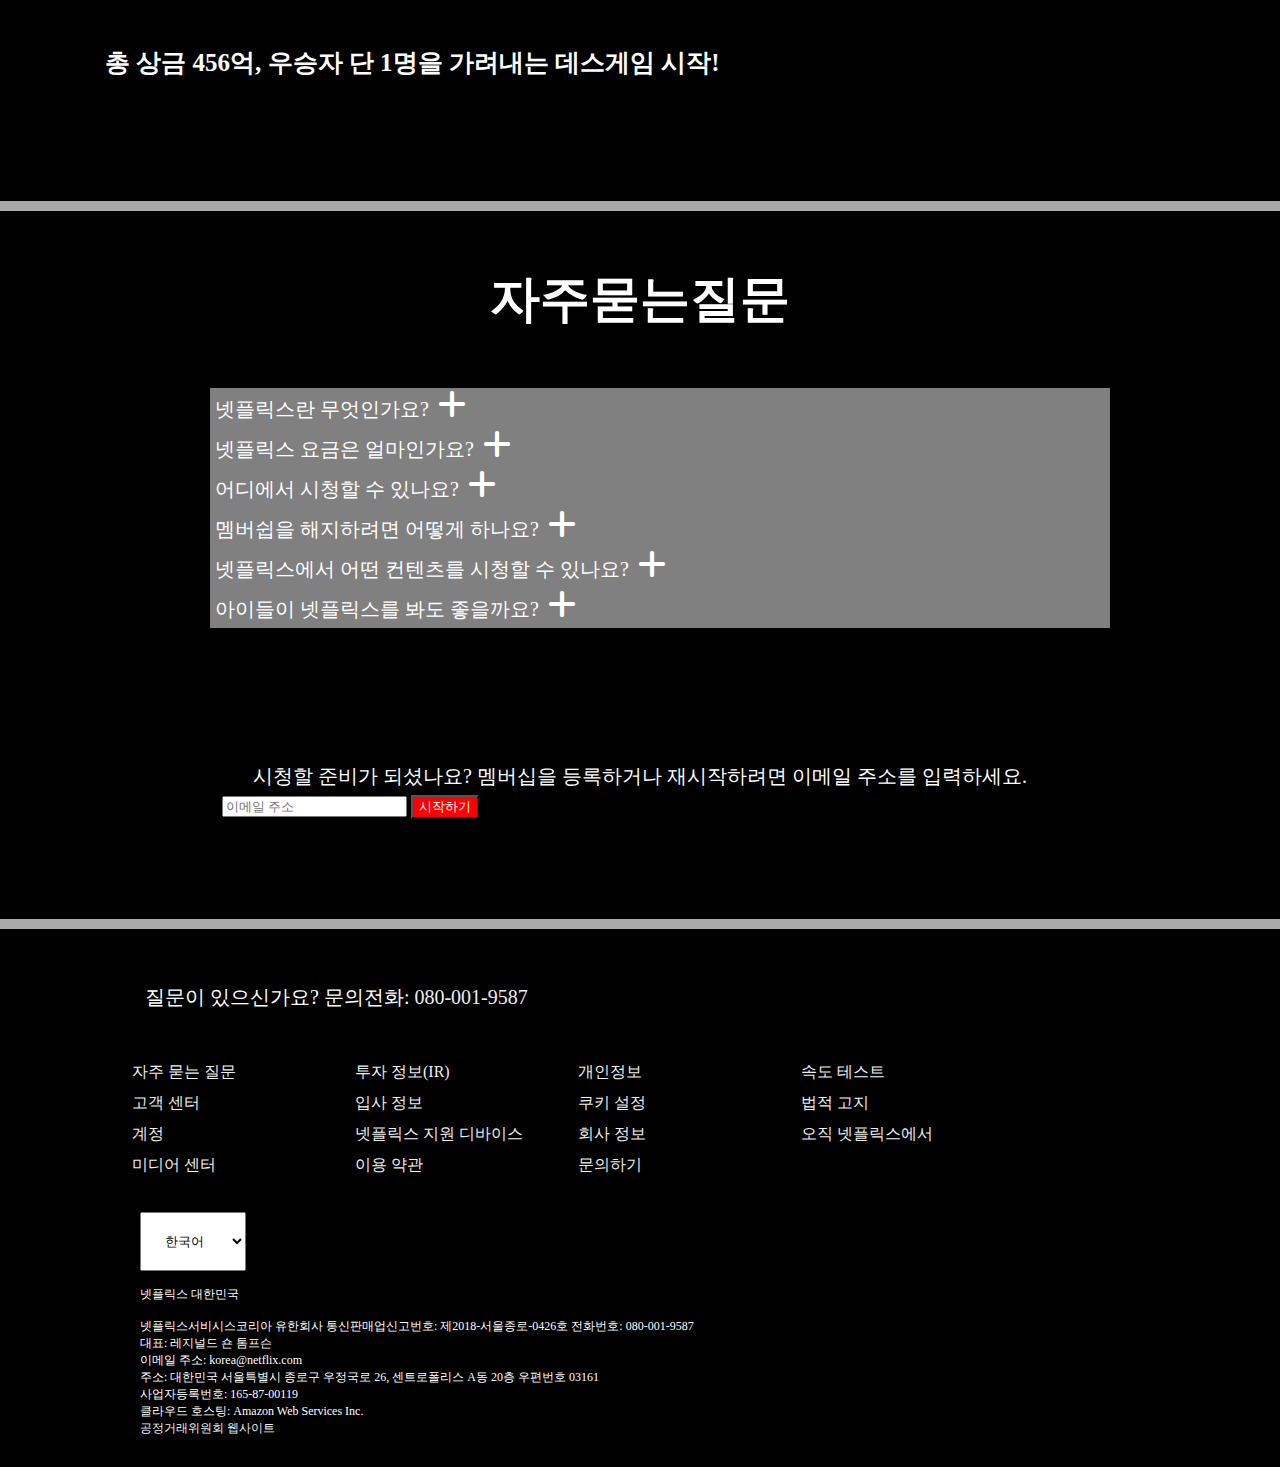
==== commit 9fce4c5c: "fisrt commit" ====
--- a/index.html
+++ b/index.html
@@ -19,7 +19,7 @@
     <div class="container1">
         <div class="first-window">
             <div class="nav">
-                <img src="img/logo.png" width="15%">
+                <img src="img/logo.png" width="200px">
             </div>
             <div class="nav-menu">
                 <select name="lang" id="lang">
@@ -35,8 +35,8 @@
                 <h4>다양한 디바이스에서 시청하세요. 언제든 해지하실 수 있습니다.</h4>
                 <p>시청할 준비가 되셨나요? 멤버십을 등록하거나 재시작하려면 이메일 주소를 입력하세요.</p>
                 <form action="submit">
-                    <div class="input-group m-4 w-50 ms-auto me-auto">
-                        <input type="text" class="form-control p-3" placeholder="이메일 주소"
+                    <div class="input-group m-4 ms-auto me-auto">
+                        <input type="text" class="form-control p-3 input-w" placeholder="이메일 주소"
                             aria-label="Recipient's username" aria-describedby="button-addon2">
                         <button class="btn btn-outline-secondary w-25 red" type="button"
                             id="button-addon2">시작하기</button>
@@ -48,76 +48,112 @@
         <div class="container2">
             <div class="row">
                 <div class="col-6">
-                    <h1>TV로 즐기세요.</h1>
-                    <h4>스마트 TV, PlayStation, Xbox, Chromecast, Apple TV, 블루레이 플레이어 등 다양한 디바이스에서 시청하세요.</h4>
-                </div>
-                <div class="col-6">
-                    <img src="img/netflix2.jpg" width="70%">
-                </div>
-            </div>
-        </div>
-        <div style="width: 100%; height: 10px; background-color: darkgray;"></div>
-        <div class="container2">
-            <div class="row">
-                <div class="col-6">
-                    <img src="img/netflix4.jpeg" width="70%">
-                </div>
-                <div class="col-6">
-                    <h1>즐겨 보는 콘텐츠를 저장해 오프라인으로 시청하세요.</h1>
-                    <h4>간편하게 저장하고 빈틈없이 즐겨보세요.</h4>
-                </div>
-            </div>
-        </div>
-        <div style="width: 100%; height: 10px; background-color: darkgray;"></div>
-        <div class="container2">
-            <div class="row">
-                <div class="col-6">
-                    <h1>넷플릭스 오리지널 프로그램을 즐기세요.</h1>
-                    <h4>새로운 영화, 새로운 미드 오직, 넷플릭스에서만 !</h4>
-                </div>
-                <div class="col-6">
-                    <img src="img/netflix5.png" width="70%">
-                </div>
-            </div>
-        </div>
-        <div style="width: 100%; height: 10px; background-color: darkgray;"></div>
-        <div class="container2">
-            <div class="row">
-                <div class="col-6">
-                    <img src="img/netflix6.jpeg" width="70%">
-                </div>
-                <div class="col-6">
-                    <h1>인기열풍 K-Drama 열풍에 동참하세요.</h1>
-                    <h4>총 상금 456억, 우승자 단 1명을 가려내는 데스게임 시작!</h4>
-                </div>
-            </div>
-        </div>
-        <div style="width: 100%; height: 10px; background-color: darkgray;"></div>
-        <h1 style="text-align: center;">자주묻는질문</h1>
-        <ul class="list-group w-50">
-            <li class="list-group-item p-3 m-2" style="background-color: gray;">
+                    <div class="main-text">
+                        <h1>TV로 즐기세요.</h1>
+                        <h4>스마트 TV, PlayStation, Xbox, Chromecast, Apple TV, 블루레이 플레이어 등 다양한 디바이스에서 시청하세요.</h4>
+                    </div>
+                </div>
+                <div class="col-6">
+                    <img src="img/netflix2.jpg" width="600px">
+                </div>
+            </div>
+        </div>
+        <div style="width: 100%; height: 10px; background-color: darkgray;"></div>
+        <div class="container2">
+            <div class="row">
+                <div class="col-6">
+                    <img src="img/netflix4.jpeg" width="600px">
+                </div>
+                <div class="col-6">
+                    <div class="main-text">
+                        <h1>즐겨 보는 콘텐츠를 저장해 오프라인으로 시청하세요.</h1>
+                        <h4>간편하게 저장하고 빈틈없이 즐겨보세요.</h4>
+                    </div>
+                </div>
+            </div>
+        </div>
+        <div style="width: 100%; height: 10px; background-color: darkgray;"></div>
+        <div class="container2">
+            <div class="row">
+                <div class="col-6">
+                    <div class="main-text">
+                        <h1>넷플릭스 오리지널 프로그램을 즐기세요.</h1>
+                        <h4>새로운 영화, 새로운 미드 오직, 넷플릭스에서만 !</h4>
+                    </div>
+                </div>
+                <div class="col-6">
+                    <img src="img/netflix5.png" width="600px">
+                </div>
+            </div>
+        </div>
+        <div style="width: 100%; height: 10px; background-color: darkgray;"></div>
+        <div class="container2">
+            <div class="row">
+                <div class="col-6">
+                    <img src="img/netflix6.jpeg" width="600px">
+                </div>
+                <div class="col-6">
+                    <div class="main-text">
+                        <h1>인기열풍 K-Drama 열풍에 동참하세요.</h1>
+                        <h4>총 상금 456억, 우승자 단 1명을 가려내는 데스게임 시작!</h4>
+                    </div>
+                </div>
+            </div>
+        </div>
+        <div style="width: 100%; height: 10px; background-color: darkgray;"></div>
+        <h1 style="text-align: center; margin-top: 50px;margin-bottom:50px">자주묻는질문</h1>
+        <ul class="list-group">
+            <li class="list-group-item p-3 m-2 net_ui" style="background-color: gray;">
                 <p>넷플릭스란 무엇인가요?</p>
-                <i class="fa-solid fa-plus fa-2x float-end"></i>
-            </li>
-            <li class="list-group-item p-3 m-2" style="background-color: gray;">
+                <i class="fa-solid fa-plus fa-2x float-end" id="con"></i>
+                <div class="description">
+                    <hr>
+                    <p>넷플릭스는 각종 수상 경력에 빛나는 시리즈, 영화, 애니메이션, 다큐멘터리 등 다양한 콘텐츠를 인터넷 연결이 가능한 수천 종의 디바이스에서 시청할 수 있는 스트리밍
+                        서비스입니다.<br><br>
+                        저렴한 월 요금으로 일체의 광고 없이 원하는 시간에 원하는 만큼 즐길 수 있습니다. 무궁무진한 콘텐츠가 준비되어 있으며 매주 새로운 시리즈와 영화가 제공됩니다.</p>
+                </div>
+            </li>
+            <li class="list-group-item p-3 m-2 net_ui" style="background-color: gray;">
                 <p>넷플릭스 요금은 얼마인가요?</p>
-                <i class="fa-solid fa-plus fa-2x float-end"></i>
-            </li>
-            <li class="list-group-item p-3 m-2" style="background-color: gray;">
+                <i class="fa-solid fa-plus fa-2x float-end" id="con"></i>
+                <div class="description">
+                    <hr>
+                    <p>스마트폰, 태블릿, 스마트 TV, 노트북, 스트리밍 디바이스 등 다양한 디바이스에서 월정액 요금 하나로 넷플릭스를 시청하세요. 멤버십 요금은 월 9,500원부터 17,000원까지 다양합니다. 추가 비용이나 약정이 없습니다.</p>
+                </div>
+            </li>
+            <li class="list-group-item p-3 m-2 net_ui" style="background-color: gray;">
                 <p>어디에서 시청할 수 있나요?</p>
                 <i class="fa-solid fa-plus fa-2x float-end"></i>
-            </li>
-            <li class="list-group-item p-3 m-2" style="background-color: gray;">
+                <div class="description">
+                    <hr>
+                    <p>언제 어디서나 시청할 수 있습니다. 넷플릭스 계정으로 로그인하면 PC에서 netflix.com을 통해 바로 시청할 수 있으며, 인터넷이 연결되어 있고 넷플릭스 앱을 지원하는 디바이스(스마트 TV, 스마트폰, 태블릿, 스트리밍 미디어 플레이어, 게임 콘솔 등)에서도 언제든지 시청할 수 있습니다.<br><br>
+                        iOS, Android, Windows 10용 앱에서는 좋아하는 시리즈를 저장할 수도 있습니다. 저장 기능을 이용해 이동 중이나 인터넷에 연결할 수 없는 곳에서도 시청하세요. 넷플릭스는 어디서든 함께니까요.</p>
+                </div>
+            </li>
+            <li class="list-group-item p-3 m-2 net_ui" style="background-color: gray;">
                 <p>멤버쉽을 해지하려면 어떻게 하나요?</p>
                 <i class="fa-solid fa-plus fa-2x float-end"></i>
-            </li>
-            <li class="list-group-item p-3 m-2" style="background-color: gray;">
+                <div class="description">
+                    <hr>
+                    <p>넷플릭스는 부담 없이 간편합니다. 성가신 계약도, 약정도 없으니까요. 멤버십 해지도 온라인에서 클릭 두 번이면 완료할 수 있습니다. 해지 수수료도 없으니 원할 때 언제든 계정을 시작하거나 종료하세요.</p>
+                </div>
+            </li>
+            <li class="list-group-item p-3 m-2 net_ui" style="background-color: gray;">
                 <p>넷플릭스에서 어떤 컨텐츠를 시청할 수 있나요?</p>
                 <i class="fa-solid fa-plus fa-2x float-end"></i>
-            </li>
-            <li class="list-group-item p-3 m-2" style="background-color: gray;">
+                <div class="description">
+                    <hr>
+                    <p>넷플릭스는 장편 영화, 다큐멘터리, 시리즈, 애니메이션, 각종 상을 수상한 넷플릭스 오리지널 등 수많은 콘텐츠를 확보하고 있습니다. 마음에 드는 콘텐츠를 원하는 시간에 원하는 만큼 시청하세요.</p>
+                </div>
+            </li>
+            <li class="list-group-item p-3 m-2 net_ui" style="background-color: gray;">
                 <p>아이들이 넷플릭스를 봐도 좋을까요?</p>
                 <i class="fa-solid fa-plus fa-2x float-end"></i>
+                <div class="description">
+                    <hr>
+                    <p>멤버십에 넷플릭스 키즈 환경이 포함되어 있어 자녀가 자기만의 공간에서 가족용 시리즈와 영화를 즐기는 동안 부모가 이를 관리할 수 있습니다.<br><br>
+                        키즈 프로필과 더불어 PIN 번호를 이용한 자녀 보호 기능도 있어, 자녀가 시청할 수 있는 콘텐츠의 관람등급을 제한하고 자녀의 시청을 원치 않는 특정 작품을 차단할 수도 있습니다.</p>
+                </div>
             </li>
         </ul>
         <div class="main-1 mt-5">
@@ -132,59 +168,41 @@
         </div>
         <div style="width: 100%; height: 10px; background-color: darkgray;"></div>
         <div class="footer">
-            <div style="margin-left: auto; margin-right: auto;">
-                <p style="text-align: center;">질문이 있으신가요? 문의전화: <a href="">080-001-9587</a></p>
-            </div>
-            <div class="bot">
-                <div class="foot">
-                    <ul>
-                        <li><a href="">자주 묻는 질문</a></li>
-                        <li><a href="">투자 정보(IR)</a></li>
-                        <li><a href="">개인정보</a></li>
-                        <li><a href="">속도 테스트</a></li>
-                    </ul>
-                </div>
-                <div class="foot">
-                    <ul>
-                        <li><a href="">고객 센터</a></li>
-                        <li><a href="">입사 정보</a></li>
-                        <li><a href="">쿠키 설정</a></li>
-                        <li><a href="">법적 고지</a></li>
-                    </ul>
-                </div>
-                <div class="foot">
-                    <ul>
-                        <li><a href="">계정</a></li>
-                        <li><a href="">넷플릭스 지원 디바이스</a></li>
-                        <li><a href="">회사 정보</a></li>
-                        <li><a href="">오직 넷플릭스에서</a></li>
-                    </ul>
-                </div>
-                <div class="foot">
-                    <ul>
-                        <li><a href="">미디어 센터</a></li>
-                        <li><a href="">이용 약관</a></li>
-                        <li><a href="">문의하기</a></li>
-                    </ul>
-                </div>
-            </div>
-        </div>
-
+            <p class="footer-top">질문이 있으신가요? 문의전화: <a href="">080-001-9587</a></p>
+            <ul class="footer-link">
+                <li><a href="">자주 묻는 질문</a></li>
+                <li><a href="">투자 정보(IR)</a></li>
+                <li><a href="">개인정보</a></li>
+                <li><a href="">속도 테스트</a></li>
+                <li><a href="">고객 센터</a></li>
+                <li><a href="">입사 정보</a></li>
+                <li><a href="">쿠키 설정</a></li>
+                <li><a href="">법적 고지</a></li>
+                <li><a href="">계정</a></li>
+                <li><a href="">넷플릭스 지원 디바이스</a></li>
+                <li><a href="">회사 정보</a></li>
+                <li><a href="">오직 넷플릭스에서</a></li>
+                <li><a href="">미디어 센터</a></li>
+                <li><a href="">이용 약관</a></li>
+                <li><a href="">문의하기</a></li>
+            </ul>
+            <select name="lang" id="lang" class="lan">
+                <option value=""><i class="bi bi-globe"></i>한국어</option>
+                <option value="">English</option>
+            </select>
+            <div class="footer-bottom">
+                <p class="footer-bottom-text" style="margin: 15px 0 15px;">넷플릭스 대한민국</p>
+                <p class="footer-bottom-text">넷플릭스서비시스코리아 유한회사 통신판매업신고번호: 제2018-서울종로-0426호 전화번호: 080-001-9587</p>
+                <p class="footer-bottom-text">대표: 레지널드 숀 톰프슨</p>
+                <p class="footer-bottom-text">이메일 주소: korea@netflix.com</p>
+                <p class="footer-bottom-text">주소: 대한민국 서울특별시 종로구 우정국로 26, 센트로폴리스 A동 20층 우편번호 03161</p>
+                <p class="footer-bottom-text">사업자등록번호: 165-87-00119</p>
+                <p class="footer-bottom-text">클라우드 호스팅: Amazon Web Services Inc.</p>
+                <p class="footer-bottom-text"><a href="https://www.ftc.go.kr/">공정거래위원회 웹사이트</a></p>
+            </div>
+        </div>
     </div>
-
-
-
-
-
-
-
-
-
-
-
-
-
-
+    </div>
 
     <script src="https://code.jquery.com/jquery-3.6.0.min.js"
         integrity="sha256-/xUj+3OJU5yExlq6GSYGSHk7tPXikynS7ogEvDej/m4=" crossorigin="anonymous"></script>
--- a/main.css
+++ b/main.css
@@ -5,19 +5,21 @@
 div {
     box-sizing: border-box;
 }
-.first-window {
-    padding: 40px;
-    padding-top: 10px;
-    background-image: url(img/netflix1.jpg);
-    background-size: cover;
+i {
+    color: white;
 }
 h1,h2,h3,h4,p,p1,p2 {
     color: white;
+    padding: 5px;
 }
-h1,h4 {
-    margin: 50px;
+a:link {
+    text-decoration: none;
+}
+a {
+    color: #eee;
 }
 ul {
+    width: 500px;
     margin-left: auto;
     margin-right: auto;
 }
@@ -36,12 +38,50 @@
     margin: 0;
     display: inline-block;
 }
+hr {
+    width: 100vw;
+    margin-top: -10px;
+    margin-left: -40px;
+}
+.lan {
+    padding: 20px;
+}
+.rtt {
+    transform: rotate(45deg);
+}
+.col-6{
+    margin-top: 40px;
+    margin-bottom: 40px;
+}
+.row {
+    width: 1200px;
+    margin-left: auto;
+    margin-right: auto;
+    text-align: center;
+}
+.first-window {
+    padding: 40px;
+    padding-top: 10px;
+    background-image: url(img/netflix1.jpg);
+    background-size: cover;
+}
+.input-group {
+    max-width: 700px;
+}
+.list-group {
+    width: 900px;
+}
+.description {
+    width: 100%;
+    padding: 20px;
+    display: none;
+}
 .nav {
     float: left;
 }
 .nav-menu {
     float: right;
-    margin-top: -60px;
+    margin-top: 30px;
 }
 .main-1 {
     width: 100%;
@@ -55,29 +95,43 @@
     background-color: red;
     color: white;
 }
-.col-6{
-    margin-top: 40px;
-    margin-bottom: 40px;
-}
-.row {
-    margin-left: auto;
-    margin-right: auto;
-    text-align: center;
-}
 .qna {
     margin-left: auto;
     margin-right: auto;
 }
-i {
-    color: white;
-}
-.bot {
-    width: 100%;
-    display: flex;
-}
-.foot {
-    margin: 0;
+.main-text {
+    position: relative;
+    top: 50%;
+    left: 50%;
+    transform: translate(-50%,-50%);
+    margin-left: 30px;
+    margin-right: 30px;
+    text-align: left;
 }
 .footer {
-    justify-content: space-between;
+    max-width: 1000px;
+    margin-left: auto;
+    margin-right: auto;
+}
+.footer-link {
+    width: 900px;
+    padding-bottom: 20px;
+}
+.footer-link li {
+    display: inline-block;
+    padding-top: 10px;
+    width: 33%;
+    margin-left: -78px;
+}
+.footer-top {
+    margin-top: 50px;
+    margin-bottom: 20px;
+}
+.footer-bottom-text {
+    display: block;
+    font-size: 12px;
+    padding: 0;
+}
+.footer-bottom {
+    margin-bottom: 30px;
 }